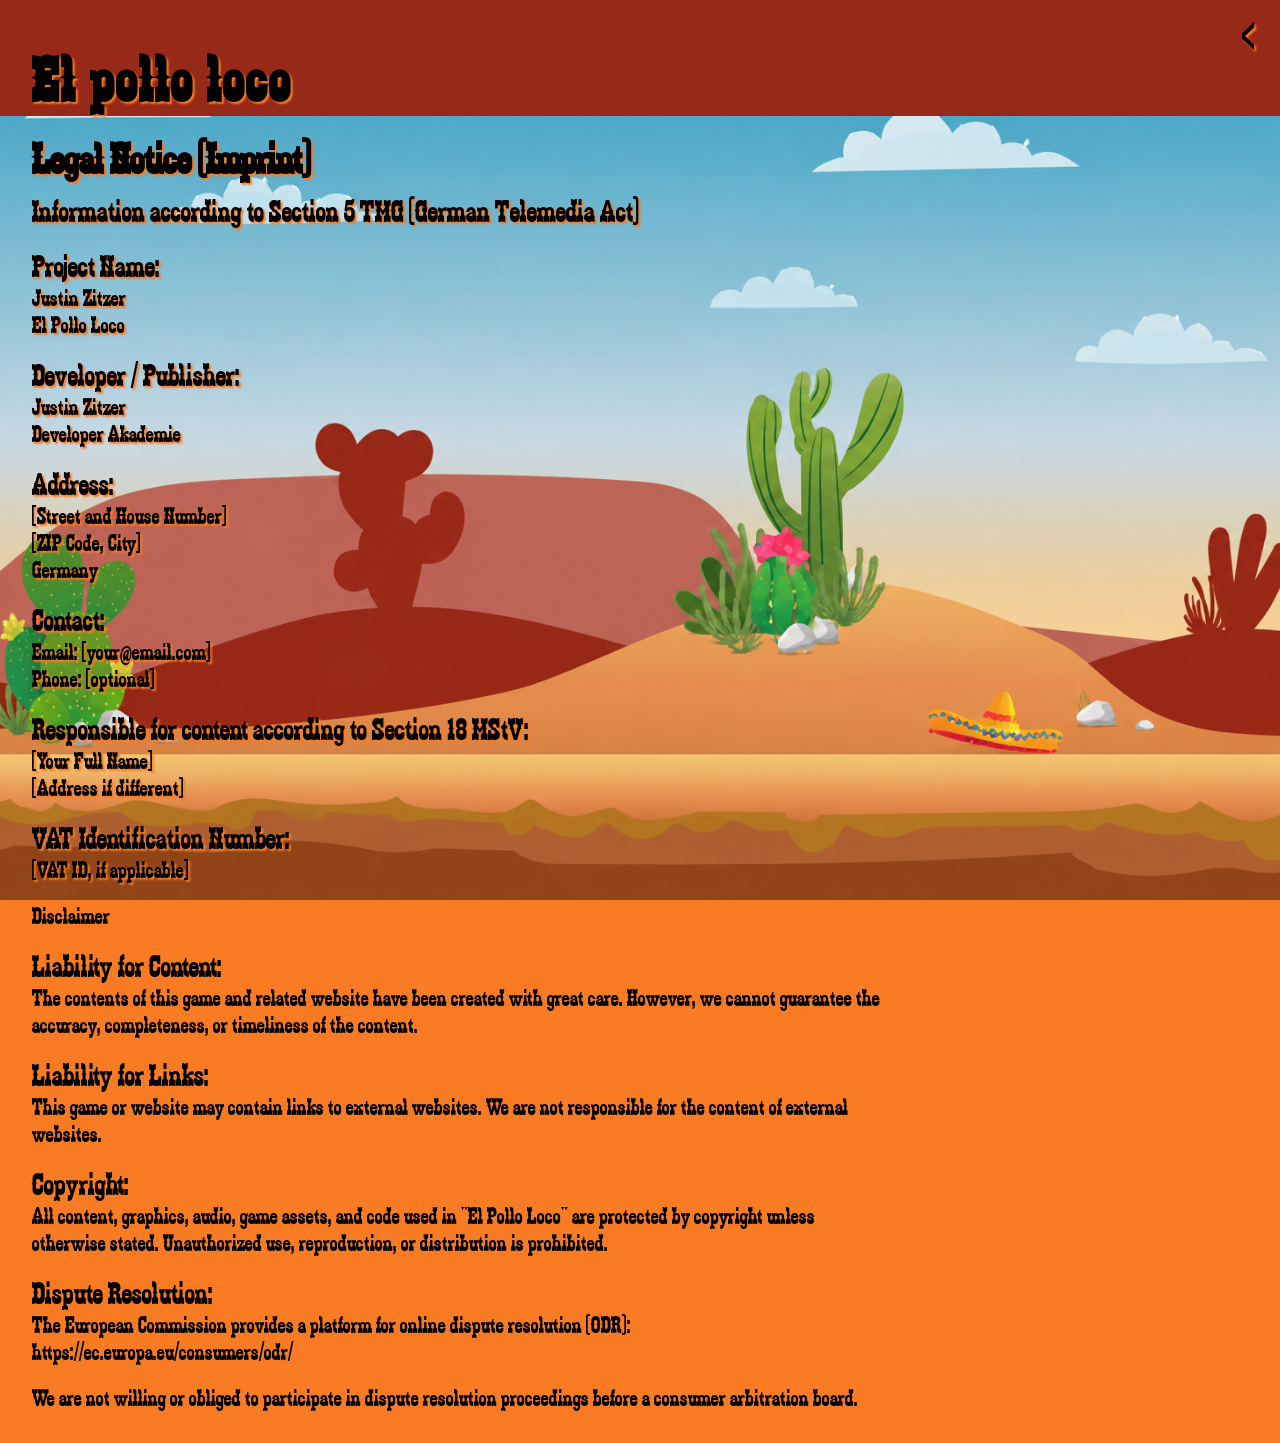
==== legal_notice.html @ b4125396 "added legal notice first version" ====
<!DOCTYPE html>
<html lang="en">

<head>
    <meta charset="UTF-8">
    <meta name="viewport" content="width=device-width, initial-scale=1.0">
    <link rel="stylesheet" href="./style.css">
    <link rel="stylesheet" href="./css/legal_notice.css">
    <link rel="shortcut icon" href="./img/6_salsa_bottle/1_salsa_bottle_on_ground.png" type="image/x-icon">
    <title>Legal Notice | El pollo loco</title>
</head>

<body>
    <header>
        <h1>El pollo loco</h1>
        <a class="back-arrow" href="./index.html"><</a>
    </header>
    <div class="legal-notice-main-container">
    <h2>Legal Notice (Imprint)</h1>
    <p class="title">Information according to Section 5 TMG (German Telemedia Act)</p>
    <br>
    <p class="title">Project Name:</p> 
    <p class="text">Justin Zitzer</p>
    <p class="text">El Pollo Loco</p>
    <br>
    <p class="title">Developer / Publisher:</p>
    <p class="text">Justin Zitzer</p>
    <p class="text">Developer Akademie</p>
    <br>
    <p class="title">Address:</p>
    <p class="text">[Street and House Number]</p>
    <p class="text">[ZIP Code, City]</p>
    <p class="text">Germany</p>
    <br>
    <p class="title">Contact:</p>
    <p class="text">Email: [your@email.com]</p>
    <p class="text">Phone: [optional]</p>
    <br>
    <p class="title">Responsible for content according to Section 18 MStV:</p>
    <p class="text">[Your Full Name]</p>
    <p class="text">[Address if different]</p>
    <br>
    <p class="title">VAT Identification Number:</p>
    <p class="text">[VAT ID, if applicable]</p>
    <br>
    <p class="text">Disclaimer</p>
    <br>
    <p class="title">Liability for Content:</p>
    <p class="text">The contents of this game and related website have been created with great care. However, we cannot guarantee the</p>
    <p class="text">accuracy, completeness, or timeliness of the content.</p>
    <br>
    <p class="title">Liability for Links:</p>
    <p class="text">This game or website may contain links to external websites. We are not responsible for the content of external</p>
    <p class="text">websites.</p>
    <br>
    <p class="title">Copyright:</p>
    <p class="text">All content, graphics, audio, game assets, and code used in "El Pollo Loco" are protected by copyright unless</p>
    <p class="text">otherwise stated. Unauthorized use, reproduction, or distribution is prohibited.</p>
    <br>
    <p class="title">Dispute Resolution:</p>
    <p class="text">The European Commission provides a platform for online dispute resolution (ODR):</p>
    <p class="text">https://ec.europa.eu/consumers/odr/</p>
    <br>
    <p class="text">We are not willing or obliged to participate in dispute resolution proceedings before a consumer arbitration board.</p>
    </div>
</body>

</html>
---- style.css ----
html,
body {
    height: 100%;
    margin: 0;
    padding: 0;
    box-sizing: border-box;
}

body {
    display: flex;
    flex-direction: column;
    justify-content: center;
    align-items: center;
    background-color: #F97B24;
    background-image: url(./img/main_background_desert.png);
    background-position: center;
    background-size: cover;
    background-repeat: no-repeat;
    font-family: 'zabras', Arial, Helvetica, sans-serif;
    color: black;
    text-shadow: 2px 2px 2px #F97B24;
}

canvas {
    display: block;
    margin-bottom: 200px;
    border-radius: 10px;
    box-shadow: 0 10px 10px rgba(0, 0, 0, 0.25);
}

h1 {
    font-size: 64px;
    letter-spacing: 3px;
}

.back-arrow {
    text-decoration: none;
    font-size: 60px;
    color: black;
    transition: 0.2s ease;
}

.back-arrow:hover {
    color: #F97B24;
    text-shadow: 2px 2px 2px black;
    transform: translateX(-4px) scale(1.1);
}

.legal-notice-text {
    font-size: 30px;
    position: fixed;
    bottom: 20px;
    left: 20px;
}

@font-face {
    font-family: 'Zabras';
    src: url(./fonts/zabars.ttf) format('truetype');
}

@media only screen and (max-width: 720px) {
    canvas {
        width: 100%;
    }
}

@media only screen and (max-height: 480px) {
    canvas {
        height: 100vh;
    }

    h1 {
        display: none;
    }
}
---- css/legal_notice.css ----
body {
    display: flex;
    justify-content: unset;
    align-items: unset;
    padding-bottom: 42px;
}

.legal-notice-main-container {
    padding-bottom: 42px;
    padding-top: 18px !important;
    padding: 32px;
}

header {
    display: flex;
    justify-content: space-between;
    align-items: flex-start;
    background-color: #972918;
    padding-left: 32px;
}

header a {
    
    padding-right: 24px;
}

h1 {
    margin-bottom: 0px;
}

h2 {
    margin: 0px;
    margin-bottom: 10px;
    font-size: 44px;
}

p {
    margin: 0px;
}

.title {
    font-size: 32px
}

.text {
    font-size: 24px;
}
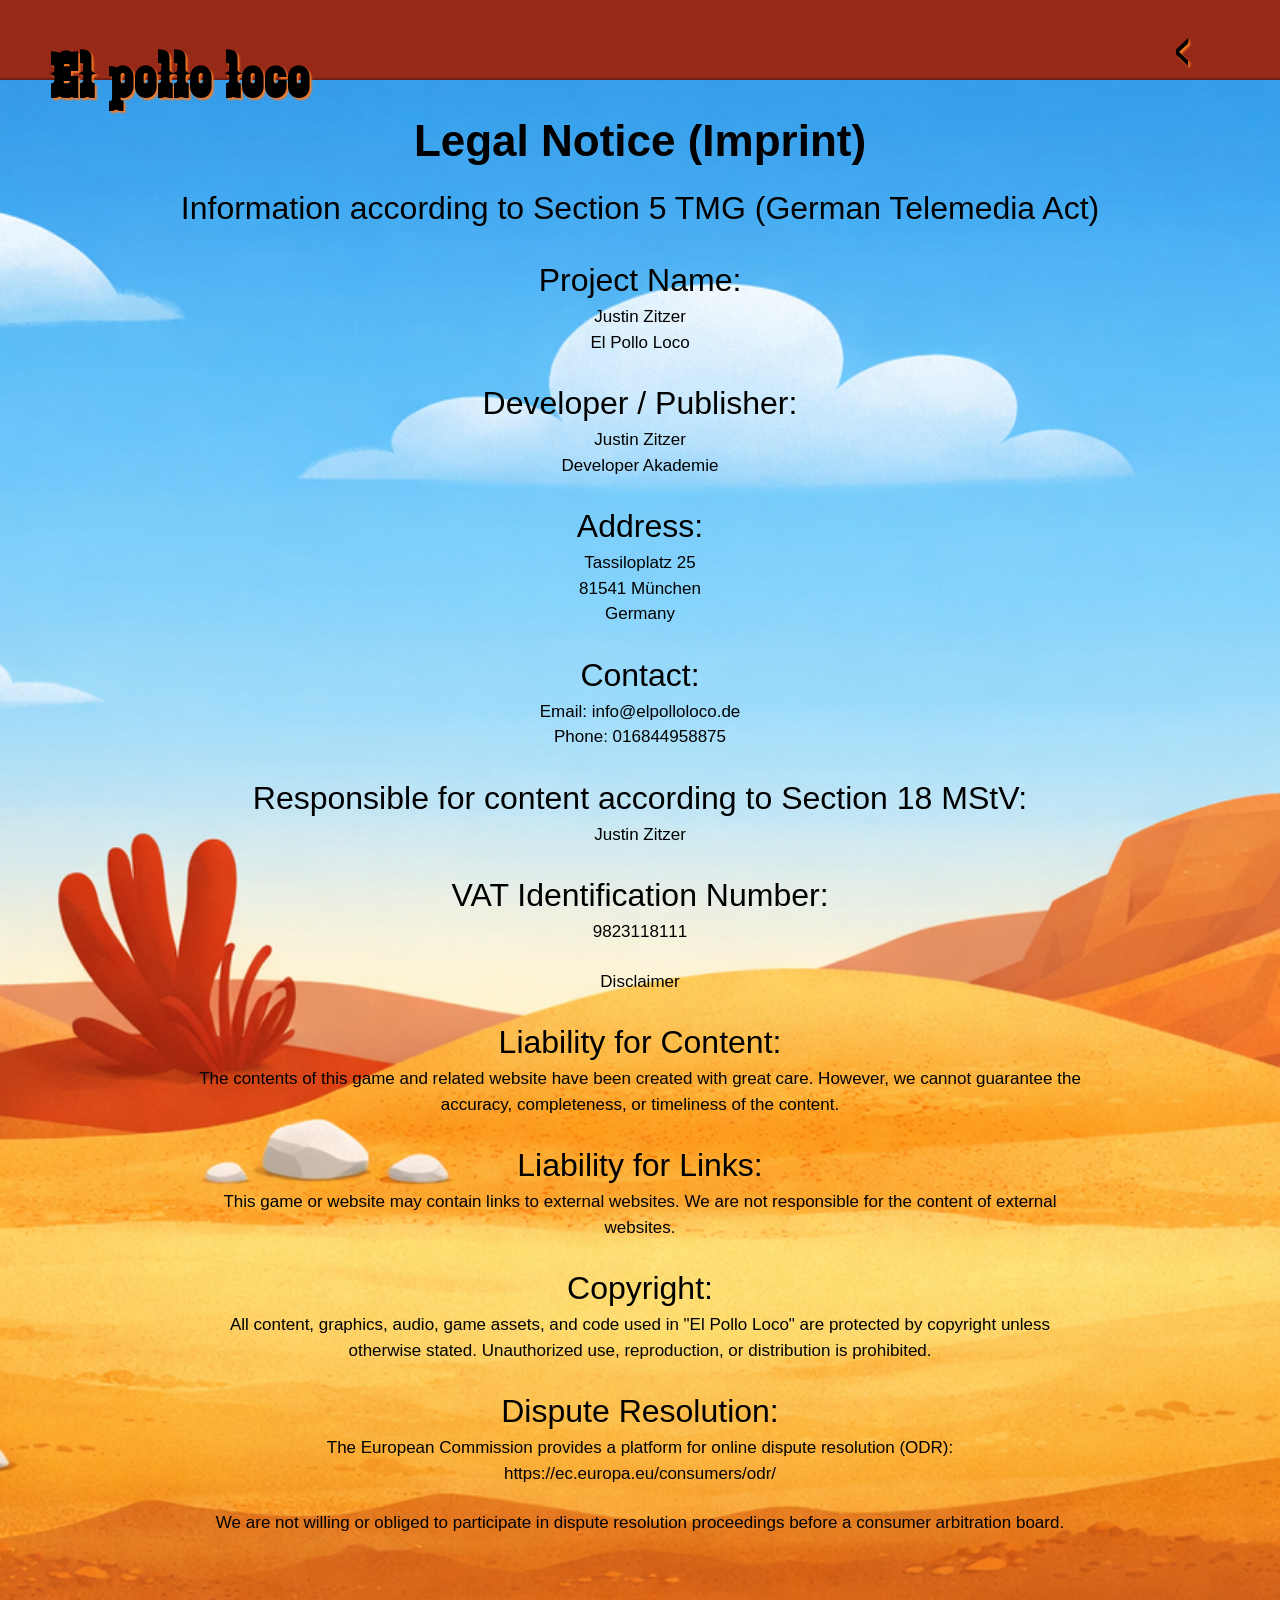
==== commit 3186d619: "adjust legal notice text" ====
--- a/legal_notice.html
+++ b/legal_notice.html
@@ -28,20 +28,19 @@
     <p class="text">Developer Akademie</p>
     <br>
     <p class="title">Address:</p>
-    <p class="text">[Street and House Number]</p>
-    <p class="text">[ZIP Code, City]</p>
+    <p class="text">Tassiloplatz 25</p>
+    <p class="text">81541 München</p>
     <p class="text">Germany</p>
     <br>
     <p class="title">Contact:</p>
-    <p class="text">Email: [your@email.com]</p>
-    <p class="text">Phone: [optional]</p>
+    <p class="text">Email: info@elpolloloco.de</p>
+    <p class="text">Phone: 016844958875</p>
     <br>
     <p class="title">Responsible for content according to Section 18 MStV:</p>
-    <p class="text">[Your Full Name]</p>
-    <p class="text">[Address if different]</p>
+    <p class="text">Justin Zitzer</p>
     <br>
     <p class="title">VAT Identification Number:</p>
-    <p class="text">[VAT ID, if applicable]</p>
+    <p class="text">9823118111</p>
     <br>
     <p class="text">Disclaimer</p>
     <br>
--- a/style.css
+++ b/style.css
@@ -1,39 +1,168 @@
-html,
-body {
-    height: 100%;
+* {
     margin: 0;
     padding: 0;
     box-sizing: border-box;
 }
 
+
 body {
     display: flex;
     flex-direction: column;
     justify-content: center;
     align-items: center;
     background-color: #F97B24;
-    background-image: url(./img/main_background_desert.png);
+    background-image: url(./img/10_background/main_background_desert.png);
     background-position: center;
     background-size: cover;
     background-repeat: no-repeat;
-    font-family: 'zabras', Arial, Helvetica, sans-serif;
+    font-family: 'zabars', Arial, Helvetica, sans-serif;
     color: black;
     text-shadow: 2px 2px 2px #F97B24;
+    line-height: 1.5;
+    padding-top: 417px;
+}
+
+button,
+a {
+    font-family: inherit;
+}
+
+main {
+    display: flex;
+    flex-direction: column;
+    align-items: center;
+    justify-content: center;
+    width: 100%;
+    height: 480px;
+    padding-bottom: 417px;
 }
 
 canvas {
     display: block;
-    margin-bottom: 200px;
     border-radius: 10px;
     box-shadow: 0 10px 10px rgba(0, 0, 0, 0.25);
 }
 
+.start-screen {
+    display: flex;
+    justify-content: center;
+    align-items: center;
+    border-radius: 10px;
+    box-shadow: 0 10px 10px rgba(0, 0, 0, 0.25);
+    width: 720px;
+    height: 480px;
+    background-image: url(./img/10_background/start_background.png);
+    background-position: center;
+    background-size: cover;
+    background-repeat: no-repeat;
+    padding-bottom: 120px;
+}
+
+.game-over-screen {
+    display: flex;
+    flex-direction: column;
+    justify-content: center;
+    align-items: center;
+    border-radius: 10px;
+    box-shadow: 0 10px 10px rgba(0, 0, 0, 0.25);
+    width: 720px;
+    height: 480px;
+    background-image: url(./img/10_background/start_background.png);
+    background-position: center;
+    background-size: cover;
+    background-repeat: no-repeat;
+    padding-bottom: 120px;
+}
+
+.game-over-screen-wrapper {
+    height: 480px;
+}
+
+.game-over-text {
+    position: absolute;
+    left: 42%;
+    transform: translateX(-30%);
+    font-size: 64px;
+    transform: rotate(-4deg);
+    padding-top: 72px;
+    padding-right: 24px;
+}
+
+.win-screen {
+    display: flex;
+    flex-direction: column;
+    justify-content: center;
+    align-items: center;
+    border-radius: 10px;
+    box-shadow: 0 10px 10px rgba(0, 0, 0, 0.25);
+    width: 720px;
+    height: 480px;
+    background-image: url(./img/10_background/start_background.png);
+    background-position: center;
+    background-size: cover;
+    background-repeat: no-repeat;
+    padding-bottom: 120px;
+}
+
+.win-text {
+    position: absolute;
+    left: 44%;
+    transform: translateX(-50%);
+    font-size: 64px;
+    transform: rotate(-4deg);
+    padding-top: 72px;
+    padding-right: 24px;
+}
+
+.btn-start-game {
+    position: absolute;
+    left: 45%;
+    top: 44%;
+    display: flex;
+    justify-content: center;
+    align-items: center;
+    background: linear-gradient(180deg, #FCAD51 0%, #FCAD51 100%);
+    border: 3px solid #EE8B4F;
+    border-radius: 25px;
+    color: black;
+    font-size: 24px;
+    padding: 12px 36px;
+    box-shadow: 0 6px 0 #D55D3B;
+    cursor: pointer;
+    transition: all 0.2s ease;
+    height: 5%;
+    font-size: clamp(16px, 3vw, 24px);
+    padding: clamp(1px, 2vw, 12px) clamp(18px, 5vw, 36px);
+}
+
+.btn-start-game:hover {
+    transform: translateY(-2px);
+    box-shadow: 0 8px 0 #b35a00;
+    background: linear-gradient(180deg, #ffd966 0%, #ffb347 100%);
+}
+
+.btn-start-game:active {
+    transform: translateY(2px);
+    box-shadow: 0 3px 0 #b35a00;
+}
+
 h1 {
+    position: absolute;
+    left: 50%;
+    transform: translateX(-50%);
+    padding-top: 28px;
     font-size: 64px;
     letter-spacing: 3px;
 }
 
 .back-arrow {
+    display: flex;
+    justify-content: center;
+    align-items: center;
+    position: absolute;
+    right: 5%;
+    top: 6%;
+    transform: translateX(-5%);
     text-decoration: none;
     font-size: 60px;
     color: black;
@@ -46,22 +175,300 @@
     transform: translateX(-4px) scale(1.1);
 }
 
-.legal-notice-text {
-    font-size: 30px;
+header {
+    display: flex;
+    justify-content: space-between;
     position: fixed;
-    bottom: 20px;
-    left: 20px;
+    top: 0;
+    background-color: #972918;
+    height: 80px;
+    width: 100%;
+    border-bottom: 2px solid #6F1F16;
+}
+
+.header-right-section {
+    display: flex;
+    justify-content: flex-end;
+    position: relative;
+}
+
+.header-left-section {
+    display: flex;
+    justify-content: flex-end;
+    position: relative;
+}
+
+.header-salsa-bottle {
+    padding-right: 12px;
+    width: 120px;
+    height: 120px;
+    transform: rotate(-25deg);
+    animation: wobble 3s ease-in-out alternate;
+}
+
+.header-coin {
+    position: absolute;
+    top: -14px;
+    right: 10px;
+    width: 200px;
+    height: 200px;
+    animation: float 3s ease-in-out;
+}
+
+.header-second-coin {
+    position: absolute;
+    top: -20px;
+    right: -24px;
+    width: 150px;
+    height: 150px;
+    animation: float 3s ease-in-out;
+    animation-delay: 0.5s;
+}
+
+footer {
+    position: fixed;
+    bottom: 0;
+    background-color: #BE6457;
+    height: 80px;
+    width: 100%;
+    border-top: 1px solid #a55247;
+    font-size: 16px;
+    font-family: "Arial", sans-serif;
+    text-shadow: none;
+    color: #f5f5f5;
+}
+
+.footer-text {
+    font-size: 16px;
+    text-decoration: none;
+    color: white;
+    padding-bottom: 6px;
+}
+
+.footer-text:hover {
+    text-decoration: underline;
+    text-decoration-thickness: 2px;
+    text-underline-offset: 4px;
+}
+
+.footer-wrapper {
+    display: flex;
+    flex-direction: column;
+    justify-content: center;
+    align-items: center;
+}
+
+.footer-copyright {
+    display: flex;
+    font-size: 13px;
+    color: #a7a7a7;
+}
+
+.footer-seperator {
+    display: flex;
+    justify-content: center;
+    align-self: center;
+    height: 1px;
+    width: 20%;
+    background-color: #8F4A41;
+}
+
+.hide {
+    display: none;
+}
+
+.show {
+    display: block;
 }
 
 @font-face {
-    font-family: 'Zabras';
+    font-family: 'zabars';
     src: url(./fonts/zabars.ttf) format('truetype');
+}
+
+@keyframes float {
+
+    0%,
+    100% {
+        transform: translateY(0px);
+    }
+
+    50% {
+        transform: translateY(-15px);
+    }
+}
+
+@keyframes wobble {
+    0% {
+        transform: rotate(-25deg);
+    }
+
+    25% {
+        transform: rotate(-30deg);
+    }
+
+    50% {
+        transform: rotate(-25deg);
+    }
+
+    75% {
+        transform: rotate(-30deg);
+    }
+
+    100% {
+        transform: rotate(-25deg);
+    }
+}
+
+@keyframes juicyIdle {
+
+    0%,
+    100% {
+        transform: scale(1, 1);
+    }
+
+    50% {
+        transform: scale(1.08, 0.92);
+    }
+}
+
+/* animation: juicyIdle 450ms forwards ease-out;            alternative animation salsa bottle             */
+
+@media only screen and (max-width: 899px) {
+    .game-over-text {
+        display: flex;
+        justify-content: center;
+        position: unset;
+        left: unset;
+        padding-left: 78px;
+        padding-right: unset;
+        font-size: 48px;
+        width: 98%;
+    }
+
+    .win-text {
+        display: flex;
+        justify-content: center;
+        position: unset;
+        left: unset;
+        padding-left: 78px;
+        padding-right: unset;
+        font-size: 48px;
+        width: 98%;
+    }
+
+    .btn-start-game {
+        left: 42%;
+        top: 45%;
+    }
 }
 
 @media only screen and (max-width: 720px) {
     canvas {
         width: 100%;
     }
+
+    #full-screen {
+        width: 100%;
+    }
+
+    .start-screen {
+        width: 100%;
+        background-size: contain;
+    }
+
+    .game-over-screen {
+        width: 100%;
+        background-size: contain;
+    }
+
+    .win-screen {
+        width: 100%;
+        background-size: contain;
+    }
+}
+
+@media only screen and (max-width: 599px) {
+
+    .btn-start-game {
+        left: 40%;
+    }
+
+} 
+
+@media only screen and (max-width: 599px) {
+    h1 {
+        font-size: 48px;
+        padding-top: 40px;
+    }
+
+    .header-right-section {
+        margin-top: 44px;
+    }
+
+    .header-coin {
+        width: 100px;
+        height: 100px;
+        margin-right: 1px;
+    }
+
+    .header-second-coin {
+        width: 100px;
+        height: 100px;
+        margin-top: -20px;
+    }
+
+    .header-left-section {
+        margin-top: 18px;
+    }
+
+    .header-salsa-bottle {
+        width: 100px;
+        height: 100px;
+    }
+
+    .game-over-text {
+        padding-top: 124px;
+        font-size: 36px;
+    }
+
+    .win-text {
+        padding-top: 124px;
+        font-size: 36px;
+    }
+}
+
+@media only screen and (max-width: 429px) {
+    h1 {
+        font-size: 42px;
+        margin-top: 8px;
+    }
+
+    .header-right-section {
+        margin-top: 54px;
+        margin-right: 4px;
+    }
+
+    .header-coin {
+        width: 80px;
+        height: 80px;
+        margin-right: 1px;
+    }
+
+    .header-second-coin {
+        width: 80px;
+        height: 80px;
+        margin-top: -20px;
+    }
+
+    .header-left-section {
+        margin-top: 18px;
+    }
+
+    .header-salsa-bottle {
+        width: 80px;
+        height: 80px;
+    }
 }
 
 @media only screen and (max-height: 480px) {
@@ -72,4 +479,28 @@
     h1 {
         display: none;
     }
+}
+
+@media only screen and (max-width: 390px) {
+    h1 {
+        font-size: 36px;
+    }
+
+    .game-over-text {
+        font-size: 24px;
+        padding-top: 146px;
+    }
+
+    .win-text {
+        font-size: 24px;
+        padding-top: 146px;
+    }
+
+}
+
+@media only screen and (max-width: 330px) {
+    h1 {
+        font-size: 30px;
+        margin-top: 14px;
+    }
 }
--- a/css/legal_notice.css
+++ b/css/legal_notice.css
@@ -3,12 +3,19 @@
     justify-content: unset;
     align-items: unset;
     padding-bottom: 42px;
+    background-color: #914517;
+    padding-top: 0px !important;
 }
 
 .legal-notice-main-container {
+    display: flex;
     padding-bottom: 42px;
-    padding-top: 18px !important;
+    padding-top: 108px !important;
     padding: 32px;
+    align-items: center;
+    flex-direction: column;
+    font-family: "Arial", sans-serif;
+    text-shadow: none;
 }
 
 header {
@@ -16,16 +23,17 @@
     justify-content: space-between;
     align-items: flex-start;
     background-color: #972918;
-    padding-left: 32px;
 }
 
 header a {
-    
+    display: flex;
+    justify-content: flex-end;
     padding-right: 24px;
 }
 
 h1 {
-    margin-bottom: 0px;
+    left: 5% !important;
+    transform: translateX(-5%) !important;
 }
 
 h2 {
@@ -43,5 +51,5 @@
 }
 
 .text {
-    font-size: 24px;
+    font-size: 17px;
 }
